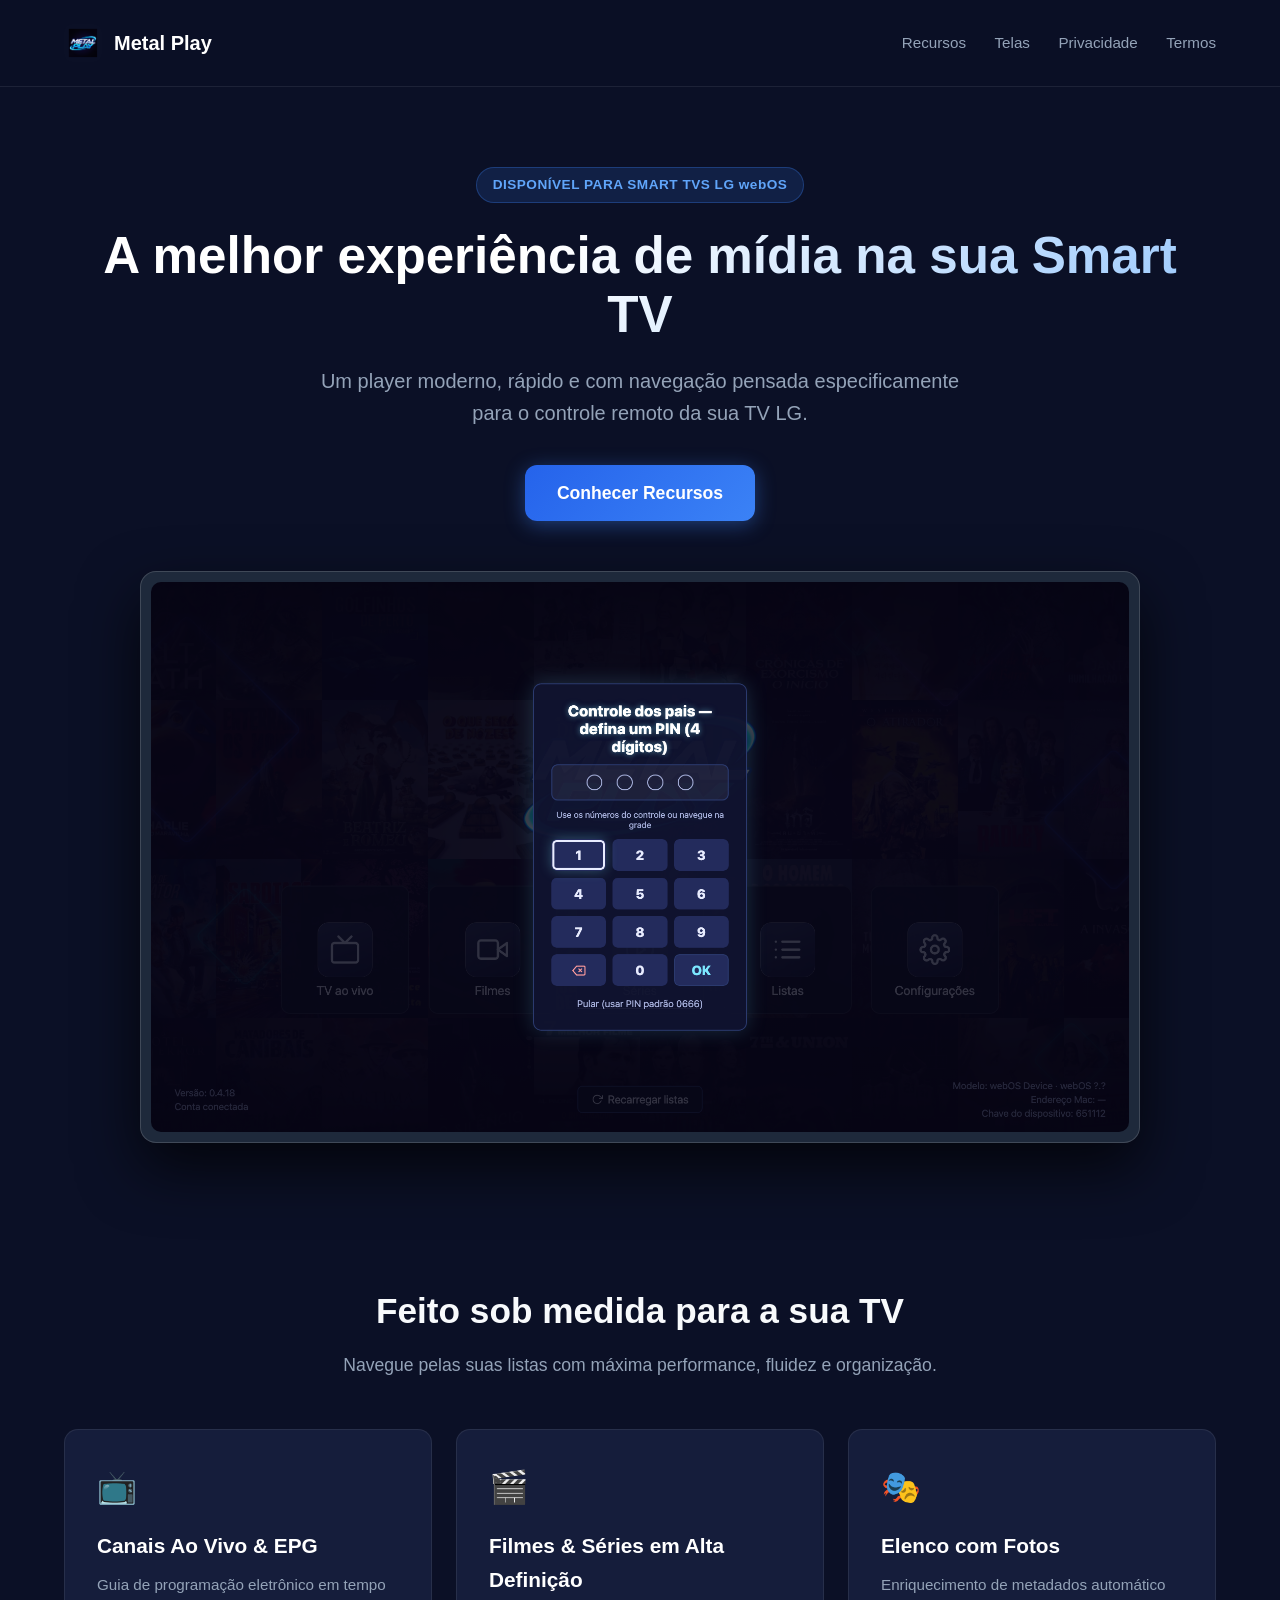
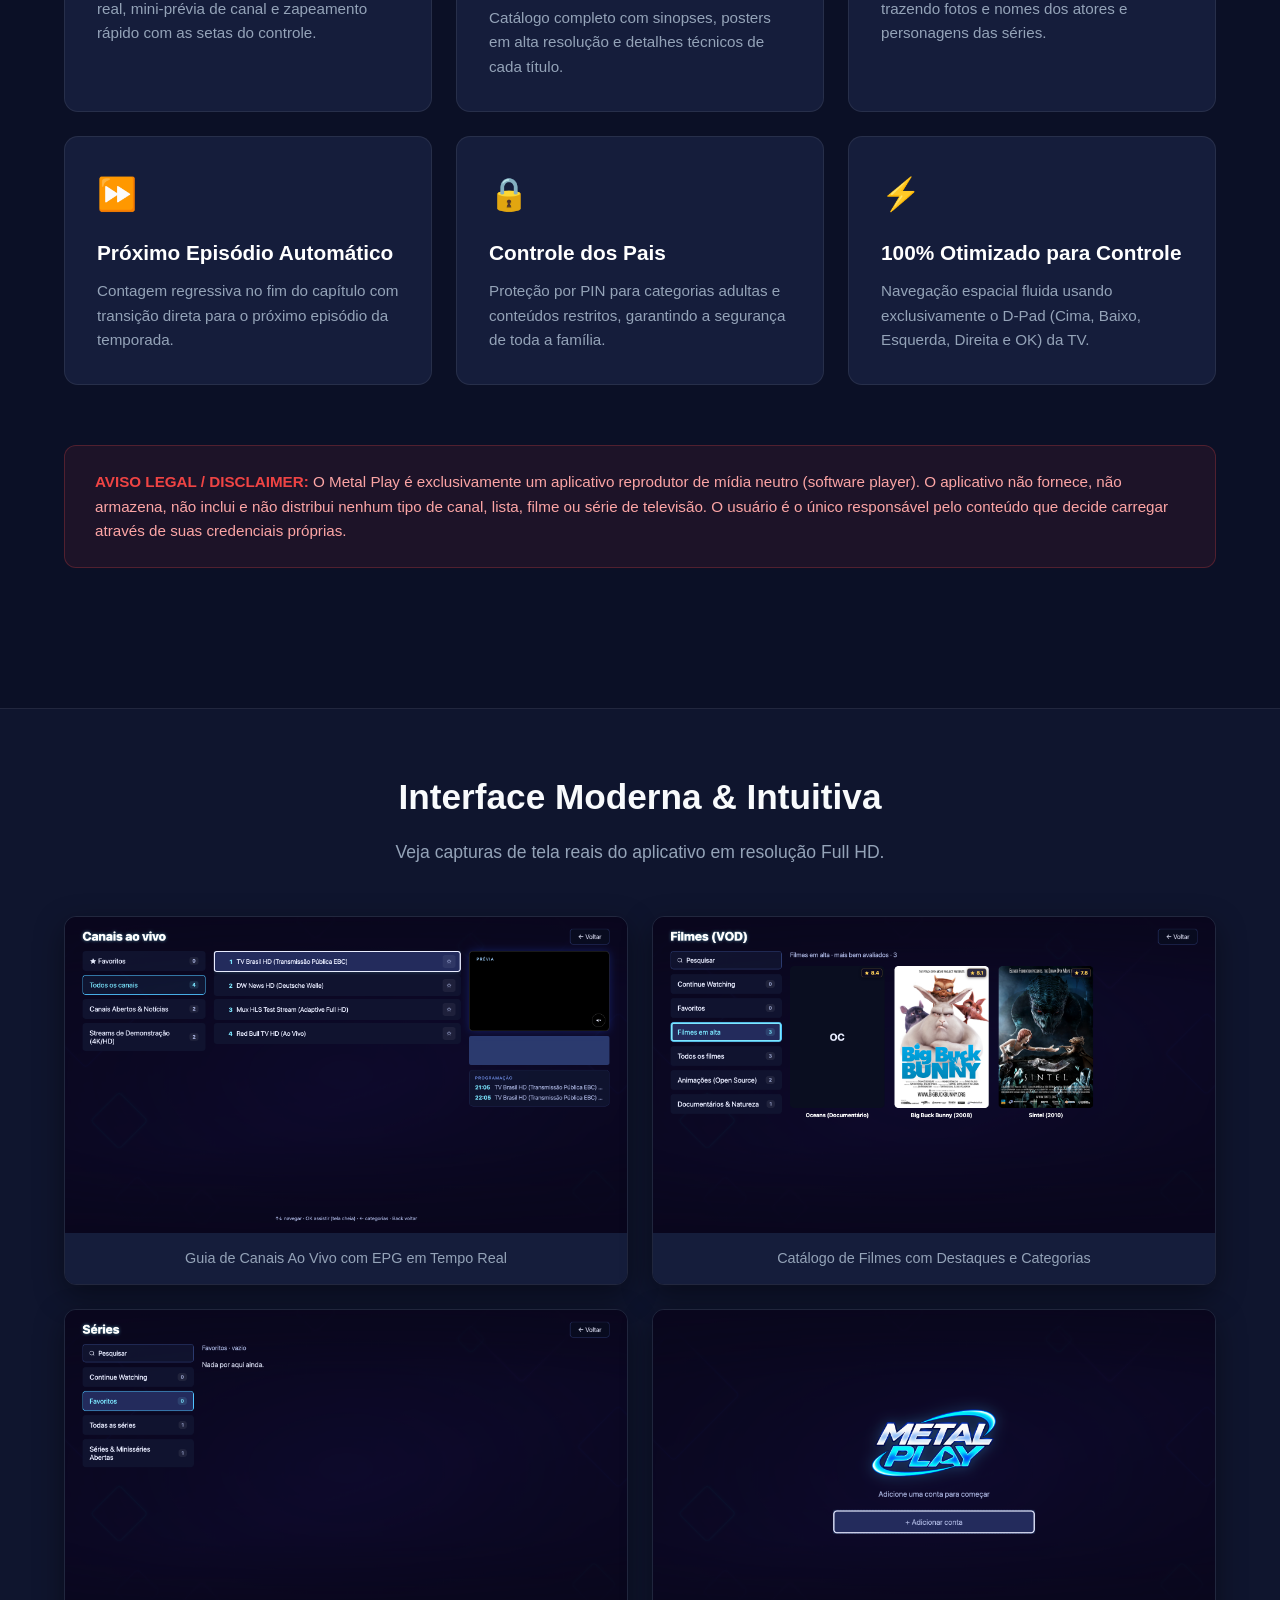
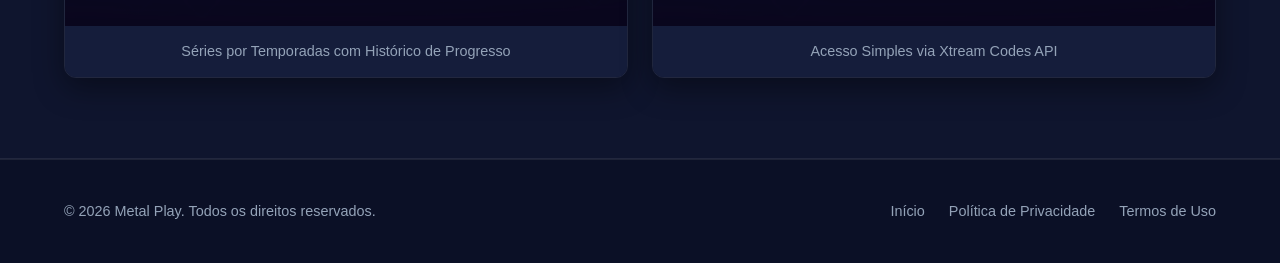
==== index.html @ e5f82354 "feat: initial commit for metalplay official website and policies" ====
<!DOCTYPE html>
<html lang="pt-BR">
<head>
    <meta charset="UTF-8">
    <meta name="viewport" content="width=device-width, initial-scale=1.0">
    <title>Metal Play — Reprodutor de Mídia para LG webOS TV</title>
    <meta name="description" content="Metal Play é um player de mídia moderno, ágil e intuitivo desenvolvido para Smart TVs LG webOS via Xtream Codes API.">
    <link rel="icon" type="image/png" href="img/icon_355x355.png">
    <link rel="stylesheet" href="styles.css">
</head>
<body>

    <!-- Header -->
    <header>
        <div class="container nav-wrap">
            <a href="index.html" class="brand">
                <img src="img/icon_355x355.png" alt="Metal Play">
                <span>Metal Play</span>
            </a>
            <nav>
                <a href="#recursos">Recursos</a>
                <a href="#telas">Telas</a>
                <a href="privacy.html">Privacidade</a>
                <a href="terms.html">Termos</a>
            </nav>
        </div>
    </header>

    <!-- Hero -->
    <section class="hero">
        <div class="container">
            <div class="hero-badge">DISPONÍVEL PARA SMART TVS LG webOS</div>
            <h1>A melhor experiência de mídia na sua Smart TV</h1>
            <p>Um player moderno, rápido e com navegação pensada especificamente para o controle remoto da sua TV LG.</p>
            <a href="#recursos" class="hero-cta">Conhecer Recursos</a>

            <!-- TV Mockup Preview -->
            <div class="tv-frame">
                <img src="img/02_home.png" alt="Metal Play Interface na TV">
            </div>
        </div>
    </section>

    <!-- Recursos -->
    <section class="features" id="recursos">
        <div class="container">
            <div class="section-head">
                <h2>Feito sob medida para a sua TV</h2>
                <p>Navegue pelas suas listas com máxima performance, fluidez e organização.</p>
            </div>

            <div class="features-grid">
                <div class="feature-card">
                    <div class="feat-icon">📺</div>
                    <h3>Canais Ao Vivo & EPG</h3>
                    <p>Guia de programação eletrônico em tempo real, mini-prévia de canal e zapeamento rápido com as setas do controle.</p>
                </div>
                <div class="feature-card">
                    <div class="feat-icon">🎬</div>
                    <h3>Filmes & Séries em Alta Definição</h3>
                    <p>Catálogo completo com sinopses, posters em alta resolução e detalhes técnicos de cada título.</p>
                </div>
                <div class="feature-card">
                    <div class="feat-icon">🎭</div>
                    <h3>Elenco com Fotos</h3>
                    <p>Enriquecimento de metadados automático trazendo fotos e nomes dos atores e personagens das séries.</p>
                </div>
                <div class="feature-card">
                    <div class="feat-icon">⏩</div>
                    <h3>Próximo Episódio Automático</h3>
                    <p>Contagem regressiva no fim do capítulo com transição direta para o próximo episódio da temporada.</p>
                </div>
                <div class="feature-card">
                    <div class="feat-icon">🔒</div>
                    <h3>Controle dos Pais</h3>
                    <p>Proteção por PIN para categorias adultas e conteúdos restritos, garantindo a segurança de toda a família.</p>
                </div>
                <div class="feature-card">
                    <div class="feat-icon">⚡</div>
                    <h3>100% Otimizado para Controle</h3>
                    <p>Navegação espacial fluida usando exclusivamente o D-Pad (Cima, Baixo, Esquerda, Direita e OK) da TV.</p>
                </div>
            </div>

            <!-- Disclaimer de Conformidade -->
            <div class="disclaimer-box">
                <strong>AVISO LEGAL / DISCLAIMER:</strong> O Metal Play é exclusivamente um aplicativo reprodutor de mídia neutro (software player). O aplicativo não fornece, não armazena, não inclui e não distribui nenhum tipo de canal, lista, filme ou série de televisão. O usuário é o único responsável pelo conteúdo que decide carregar através de suas credenciais próprias.
            </div>
        </div>
    </section>

    <!-- Screenshots Gallery -->
    <section class="gallery" id="telas">
        <div class="container">
            <div class="section-head">
                <h2>Interface Moderna & Intuitiva</h2>
                <p>Veja capturas de tela reais do aplicativo em resolução Full HD.</p>
            </div>

            <div class="gallery-grid">
                <div class="gallery-item">
                    <img src="img/03_live.png" alt="Canais Ao Vivo e EPG">
                    <div class="cap">Guia de Canais Ao Vivo com EPG em Tempo Real</div>
                </div>
                <div class="gallery-item">
                    <img src="img/04_vod.png" alt="Catálogo de Filmes">
                    <div class="cap">Catálogo de Filmes com Destaques e Categorias</div>
                </div>
                <div class="gallery-item">
                    <img src="img/05_series.png" alt="Catálogo de Séries">
                    <div class="cap">Séries por Temporadas com Histórico de Progresso</div>
                </div>
                <div class="gallery-item">
                    <img src="img/01_login.png" alt="Tela de Login e Gerenciamento">
                    <div class="cap">Acesso Simples via Xtream Codes API</div>
                </div>
            </div>
        </div>
    </section>

    <!-- Footer -->
    <footer>
        <div class="container footer-wrap">
            <div>
                &copy; 2026 Metal Play. Todos os direitos reservados.
            </div>
            <div class="footer-links">
                <a href="index.html">Início</a>
                <a href="privacy.html">Política de Privacidade</a>
                <a href="terms.html">Termos de Uso</a>
            </div>
        </div>
    </footer>

</body>
</html>
---- styles.css ----
:root {
    --bg-dark: #0b1026;
    --bg-card: #151d3b;
    --bg-card-hover: #1e2952;
    --primary: #3b82f6;
    --primary-glow: rgba(59, 130, 246, 0.4);
    --accent: #60a5fa;
    --text-main: #f8fafc;
    --text-muted: #94a3b8;
    --border: rgba(255, 255, 255, 0.08);
}

* {
    margin: 0;
    padding: 0;
    box-sizing: border-box;
}

body {
    font-family: -apple-system, BlinkMacSystemFont, "Segoe UI", Roboto, Helvetica, Arial, sans-serif;
    background-color: var(--bg-dark);
    color: var(--text-main);
    line-height: 1.6;
    overflow-x: hidden;
}

.container {
    max-width: 1200px;
    margin: 0 auto;
    padding: 0 24px;
}

/* Header & Nav */
header {
    padding: 24px 0;
    border-bottom: 1px solid var(--border);
    background: rgba(11, 16, 38, 0.85);
    backdrop-filter: blur(12px);
    position: sticky;
    top: 0;
    z-index: 100;
}

.nav-wrap {
    display: flex;
    justify-content: space-between;
    align-items: center;
}

.brand {
    display: flex;
    align-items: center;
    gap: 12px;
    text-decoration: none;
    color: #fff;
    font-weight: 700;
    font-size: 1.25rem;
}

.brand img {
    height: 38px;
    width: auto;
    border-radius: 8px;
}

nav a {
    color: var(--text-muted);
    text-decoration: none;
    font-size: 0.95rem;
    font-weight: 500;
    margin-left: 24px;
    transition: color 0.2s;
}

nav a:hover {
    color: var(--text-main);
}

/* Hero Section */
.hero {
    padding: 80px 0 60px;
    text-align: center;
    position: relative;
}

.hero-badge {
    display: inline-block;
    padding: 6px 16px;
    background: rgba(59, 130, 246, 0.15);
    border: 1px solid rgba(59, 130, 246, 0.3);
    border-radius: 30px;
    color: var(--accent);
    font-size: 0.85rem;
    font-weight: 600;
    margin-bottom: 24px;
    letter-spacing: 0.5px;
}

.hero h1 {
    font-size: 3.2rem;
    font-weight: 800;
    line-height: 1.15;
    margin-bottom: 20px;
    background: linear-gradient(135deg, #ffffff 40%, #93c5fd 100%);
    -webkit-background-clip: text;
    -webkit-text-fill-color: transparent;
}

.hero p {
    font-size: 1.25rem;
    color: var(--text-muted);
    max-width: 680px;
    margin: 0 auto 36px;
}

.hero-cta {
    display: inline-flex;
    align-items: center;
    gap: 10px;
    background: linear-gradient(135deg, #2563eb, #3b82f6);
    color: #fff;
    font-size: 1.1rem;
    font-weight: 600;
    padding: 14px 32px;
    border-radius: 12px;
    text-decoration: none;
    box-shadow: 0 4px 20px var(--primary-glow);
    transition: transform 0.2s, box-shadow 0.2s;
}

.hero-cta:hover {
    transform: translateY(-2px);
    box-shadow: 0 6px 28px rgba(59, 130, 246, 0.6);
}

/* App TV Mockup Preview */
.tv-frame {
    margin: 50px auto 0;
    max-width: 1000px;
    border-radius: 16px;
    padding: 10px;
    background: #1e293b;
    border: 1px solid rgba(255, 255, 255, 0.15);
    box-shadow: 0 25px 60px rgba(0, 0, 0, 0.7);
}

.tv-frame img {
    width: 100%;
    height: auto;
    display: block;
    border-radius: 10px;
}

/* Features Grid */
.features {
    padding: 80px 0;
}

.section-head {
    text-align: center;
    margin-bottom: 50px;
}

.section-head h2 {
    font-size: 2.2rem;
    font-weight: 700;
    margin-bottom: 12px;
}

.section-head p {
    color: var(--text-muted);
    font-size: 1.1rem;
}

.features-grid {
    display: grid;
    grid-template-columns: repeat(auto-fit, minmax(320px, 1fr));
    gap: 24px;
}

.feature-card {
    background: var(--bg-card);
    border: 1px solid var(--border);
    border-radius: 14px;
    padding: 32px;
    transition: transform 0.2s, background 0.2s;
}

.feature-card:hover {
    background: var(--bg-card-hover);
    transform: translateY(-4px);
}

.feat-icon {
    font-size: 2rem;
    margin-bottom: 16px;
}

.feature-card h3 {
    font-size: 1.3rem;
    margin-bottom: 10px;
    color: #fff;
}

.feature-card p {
    color: var(--text-muted);
    font-size: 0.95rem;
}

/* Gallery Section */
.gallery {
    padding: 60px 0 80px;
    background: rgba(21, 29, 59, 0.4);
    border-top: 1px solid var(--border);
    border-bottom: 1px solid var(--border);
}

.gallery-grid {
    display: grid;
    grid-template-columns: repeat(auto-fit, minmax(400px, 1fr));
    gap: 24px;
    margin-top: 40px;
}

.gallery-item {
    border-radius: 12px;
    overflow: hidden;
    border: 1px solid var(--border);
    box-shadow: 0 10px 30px rgba(0,0,0,0.4);
    transition: transform 0.2s;
}

.gallery-item:hover {
    transform: scale(1.02);
}

.gallery-item img {
    width: 100%;
    height: auto;
    display: block;
}

.gallery-item .cap {
    padding: 14px;
    background: var(--bg-card);
    font-size: 0.9rem;
    color: var(--text-muted);
    text-align: center;
}

/* Disclaimer Banner */
.disclaimer-box {
    margin: 60px 0;
    padding: 24px 30px;
    background: rgba(239, 68, 68, 0.08);
    border: 1px solid rgba(239, 68, 68, 0.25);
    border-radius: 12px;
    color: #fca5a5;
    font-size: 0.95rem;
    line-height: 1.6;
}

.disclaimer-box strong {
    color: #ef4444;
}

/* Policy Content Pages */
.policy-page {
    padding: 60px 0 100px;
    max-width: 860px;
    margin: 0 auto;
}

.policy-card {
    background: var(--bg-card);
    border: 1px solid var(--border);
    border-radius: 16px;
    padding: 48px;
    box-shadow: 0 10px 40px rgba(0,0,0,0.3);
}

.policy-card h1 {
    font-size: 2.2rem;
    margin-bottom: 12px;
    color: #fff;
    border-bottom: 2px solid var(--primary);
    padding-bottom: 16px;
}

.policy-card .meta {
    color: var(--text-muted);
    font-size: 0.9rem;
    margin-bottom: 32px;
}

.policy-card h2 {
    font-size: 1.4rem;
    color: var(--accent);
    margin: 32px 0 14px;
}

.policy-card p, .policy-card li {
    color: #cbd5e1;
    margin-bottom: 14px;
}

.policy-card ul {
    padding-left: 24px;
    margin-bottom: 20px;
}

/* Footer */
footer {
    padding: 40px 0;
    border-top: 1px solid var(--border);
    color: var(--text-muted);
    font-size: 0.9rem;
}

.footer-wrap {
    display: flex;
    justify-content: space-between;
    align-items: center;
    flex-wrap: wrap;
    gap: 20px;
}

.footer-links a {
    color: var(--text-muted);
    text-decoration: none;
    margin-left: 20px;
    transition: color 0.2s;
}

.footer-links a:hover {
    color: #fff;
}

@media (max-width: 768px) {
    .hero h1 { font-size: 2.2rem; }
    .hero p { font-size: 1.05rem; }
    .gallery-grid { grid-template-columns: 1fr; }
    .policy-card { padding: 24px; }
}
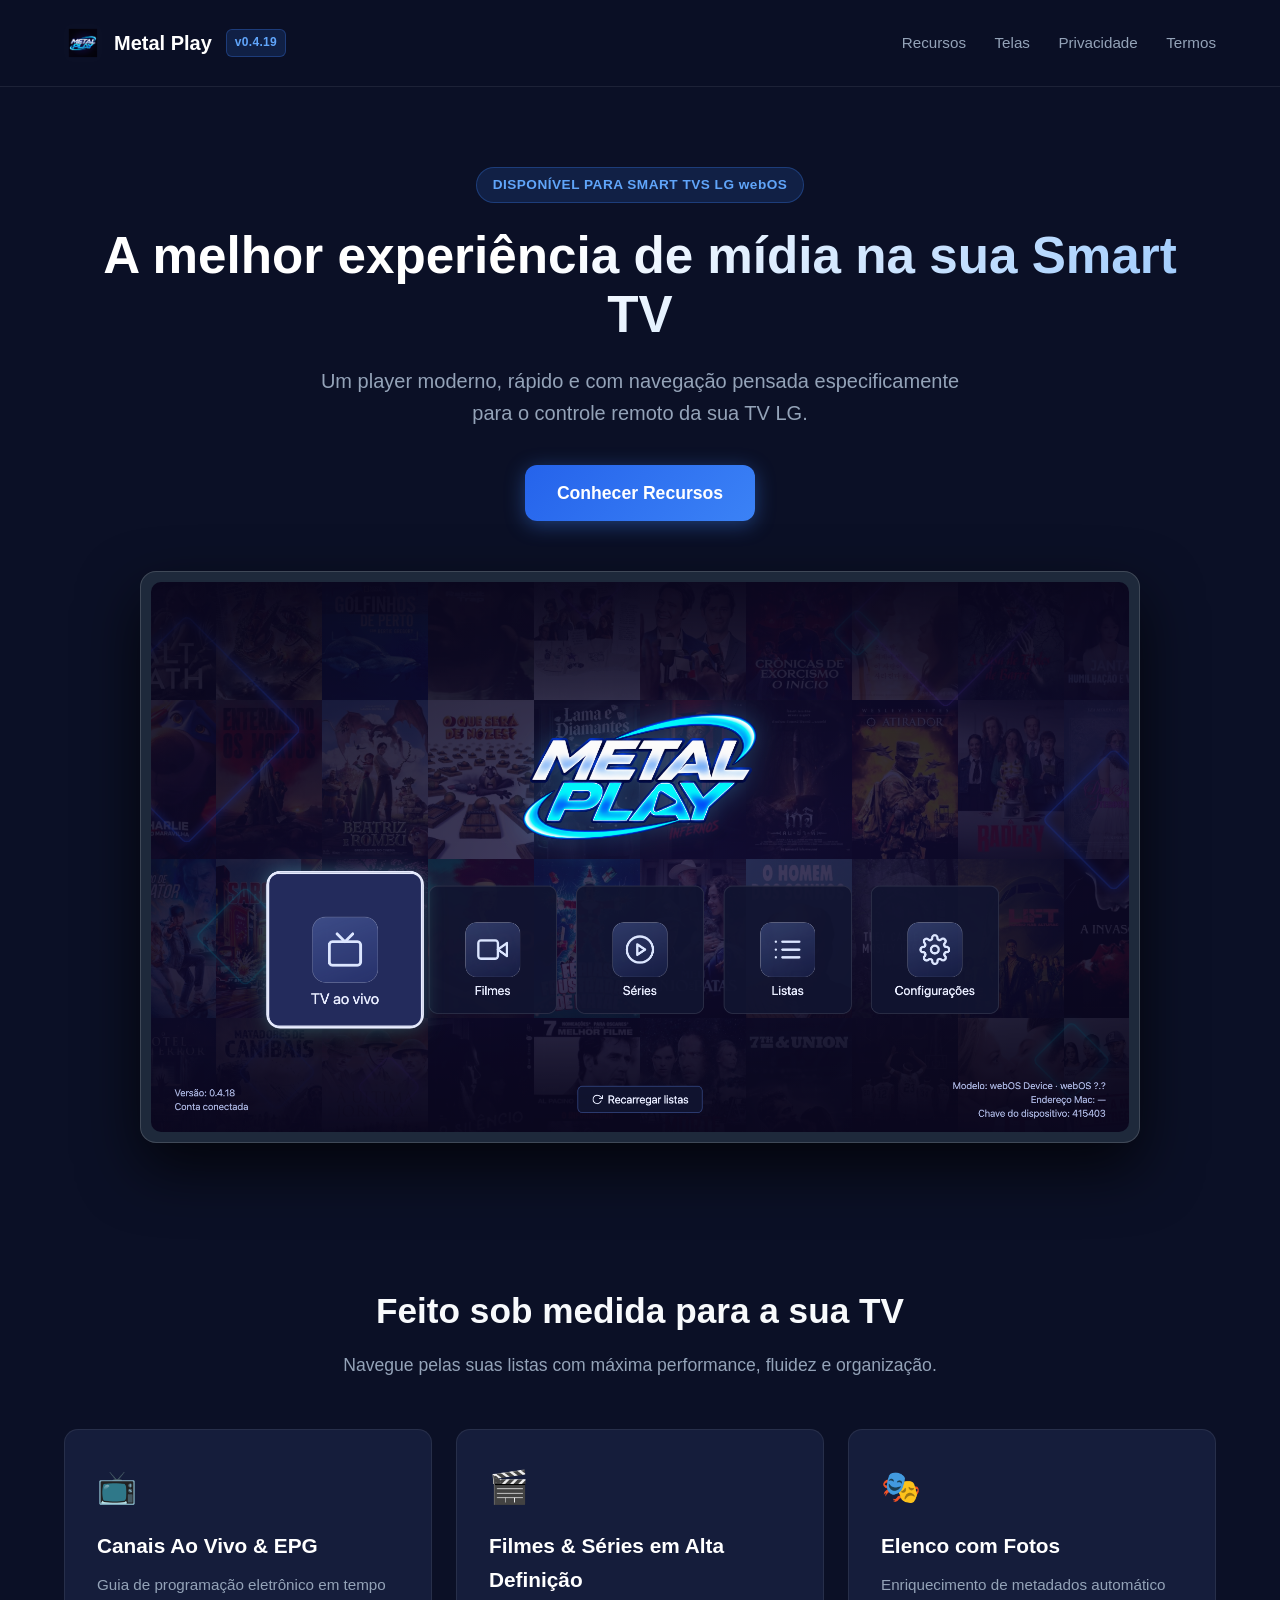
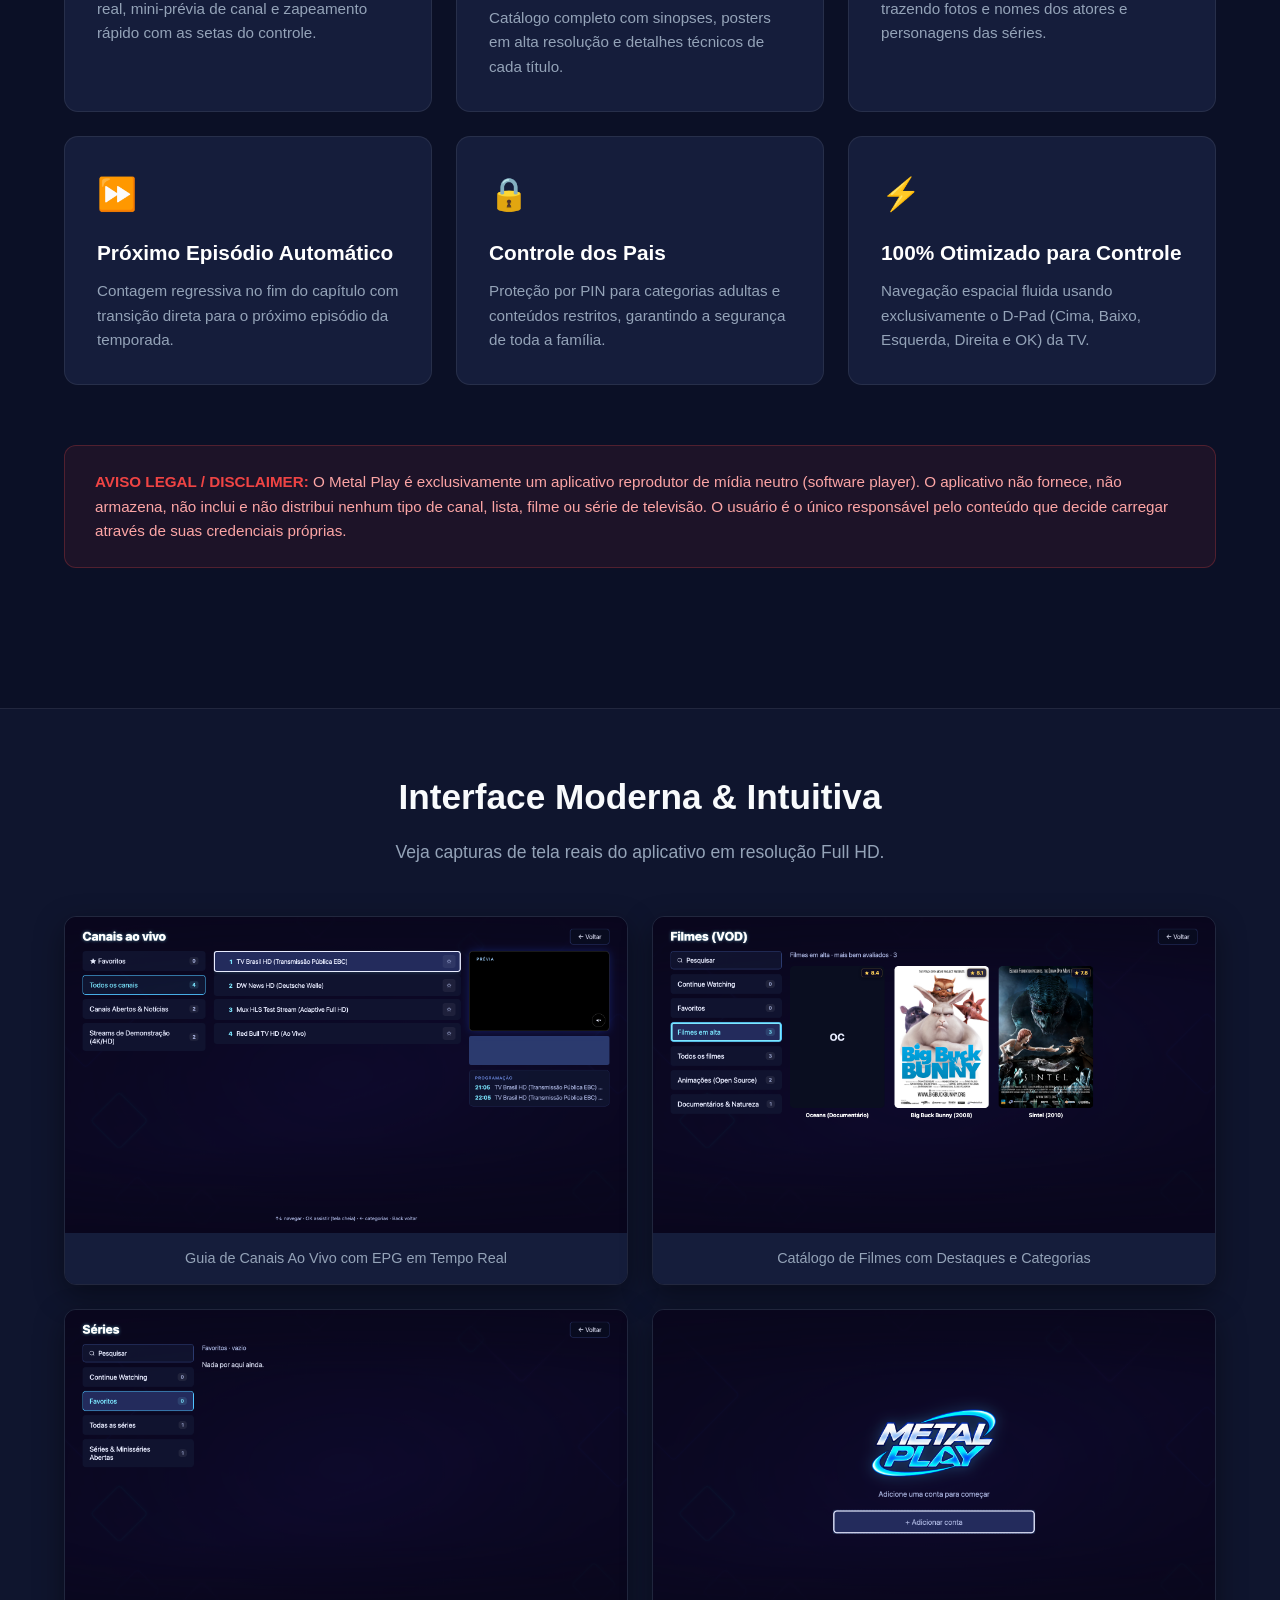
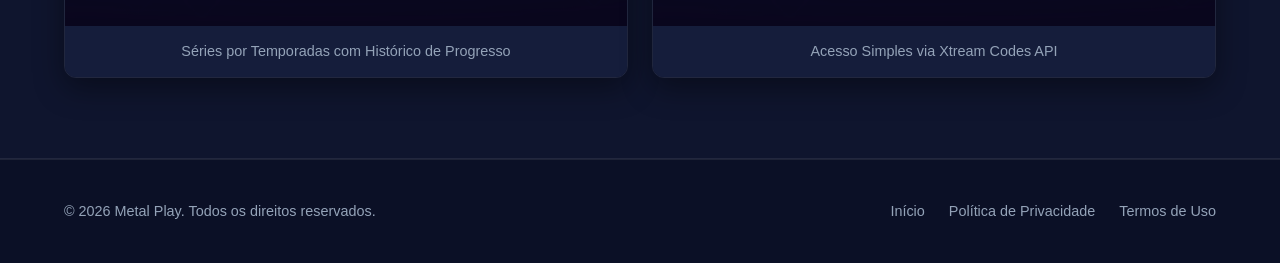
==== commit 7082641f: "feat: add v0.4.19 version badge in header" ====
--- a/index.html
+++ b/index.html
@@ -16,6 +16,7 @@
             <a href="index.html" class="brand">
                 <img src="img/icon_355x355.png" alt="Metal Play">
                 <span>Metal Play</span>
+                <span class="version-tag">v0.4.19</span>
             </a>
             <nav>
                 <a href="#recursos">Recursos</a>
--- a/styles.css
+++ b/styles.css
@@ -55,6 +55,19 @@
     color: #fff;
     font-weight: 700;
     font-size: 1.25rem;
+}
+
+.version-tag {
+    font-size: 0.75rem;
+    font-weight: 600;
+    padding: 3px 8px;
+    background: rgba(59, 130, 246, 0.15);
+    border: 1px solid rgba(59, 130, 246, 0.3);
+    border-radius: 6px;
+    color: #60a5fa;
+    letter-spacing: 0.3px;
+    margin-left: 2px;
+    text-transform: lowercase;
 }
 
 .brand img {
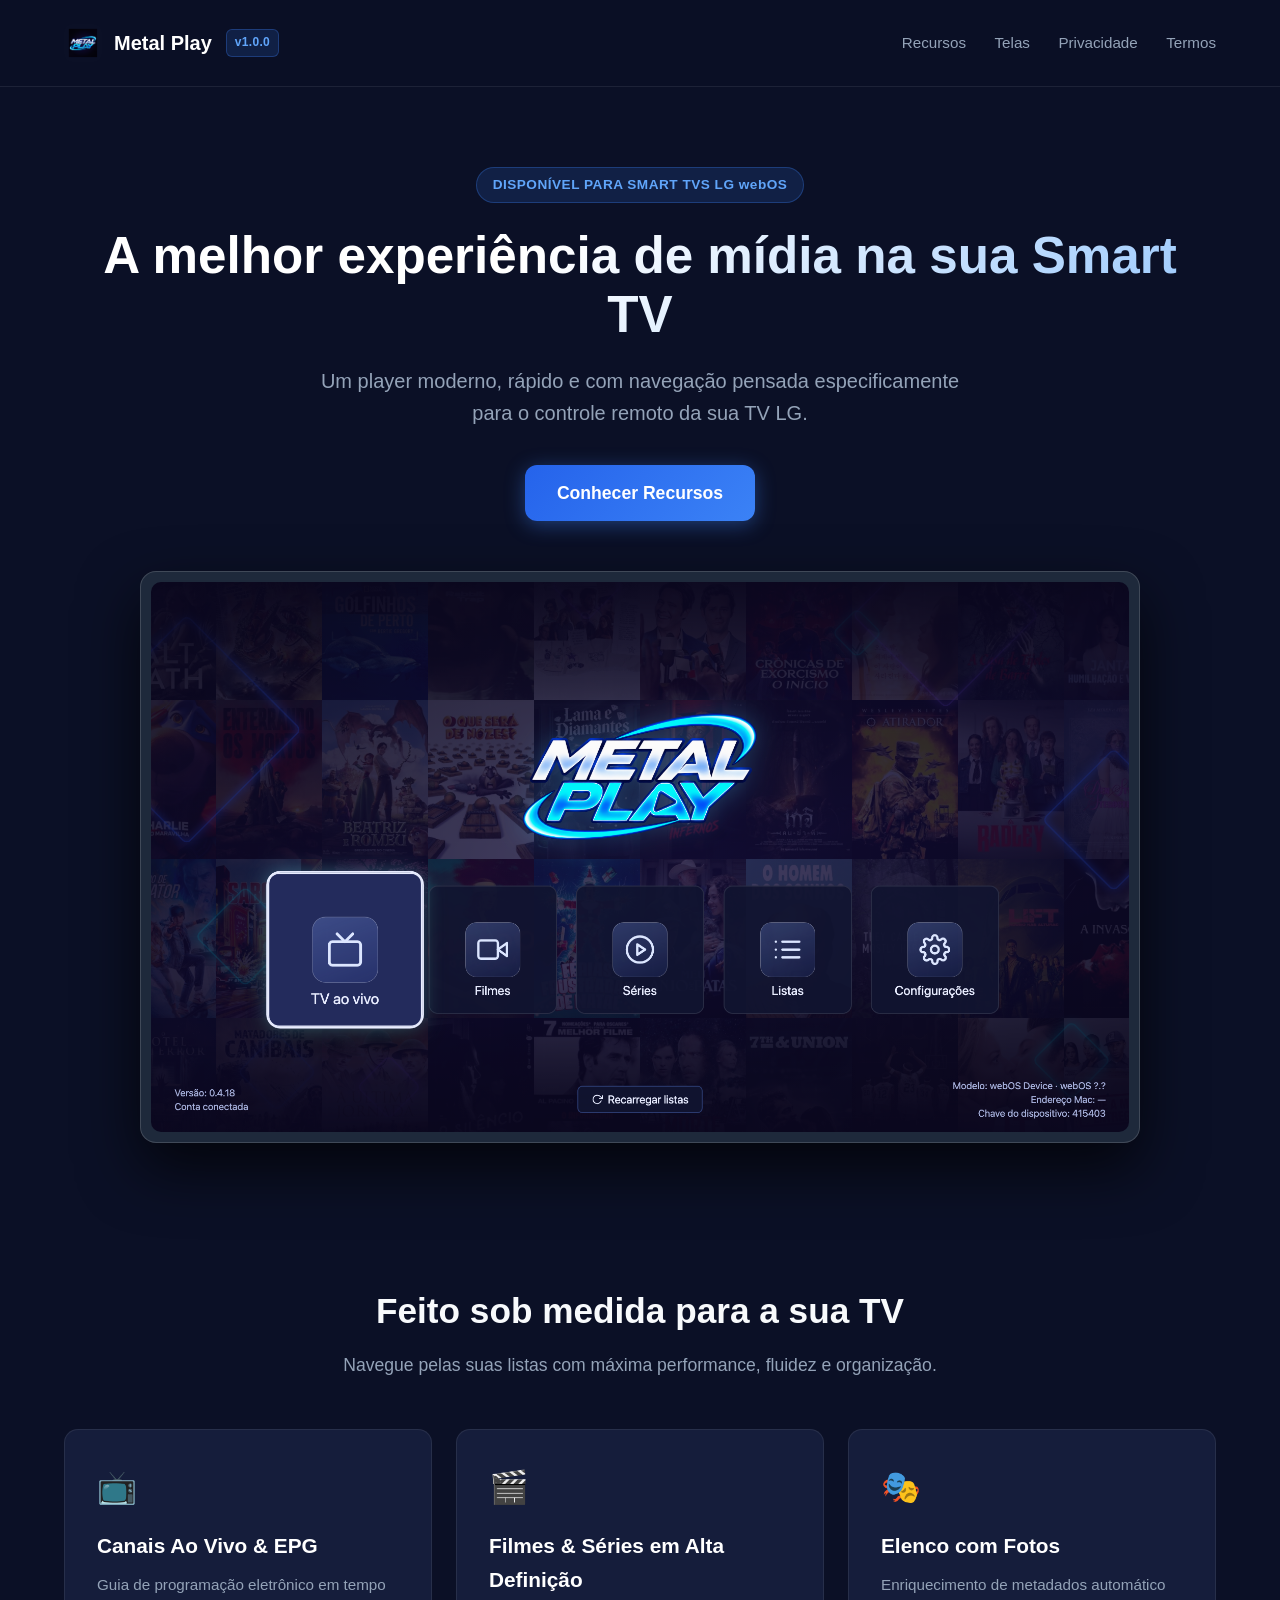
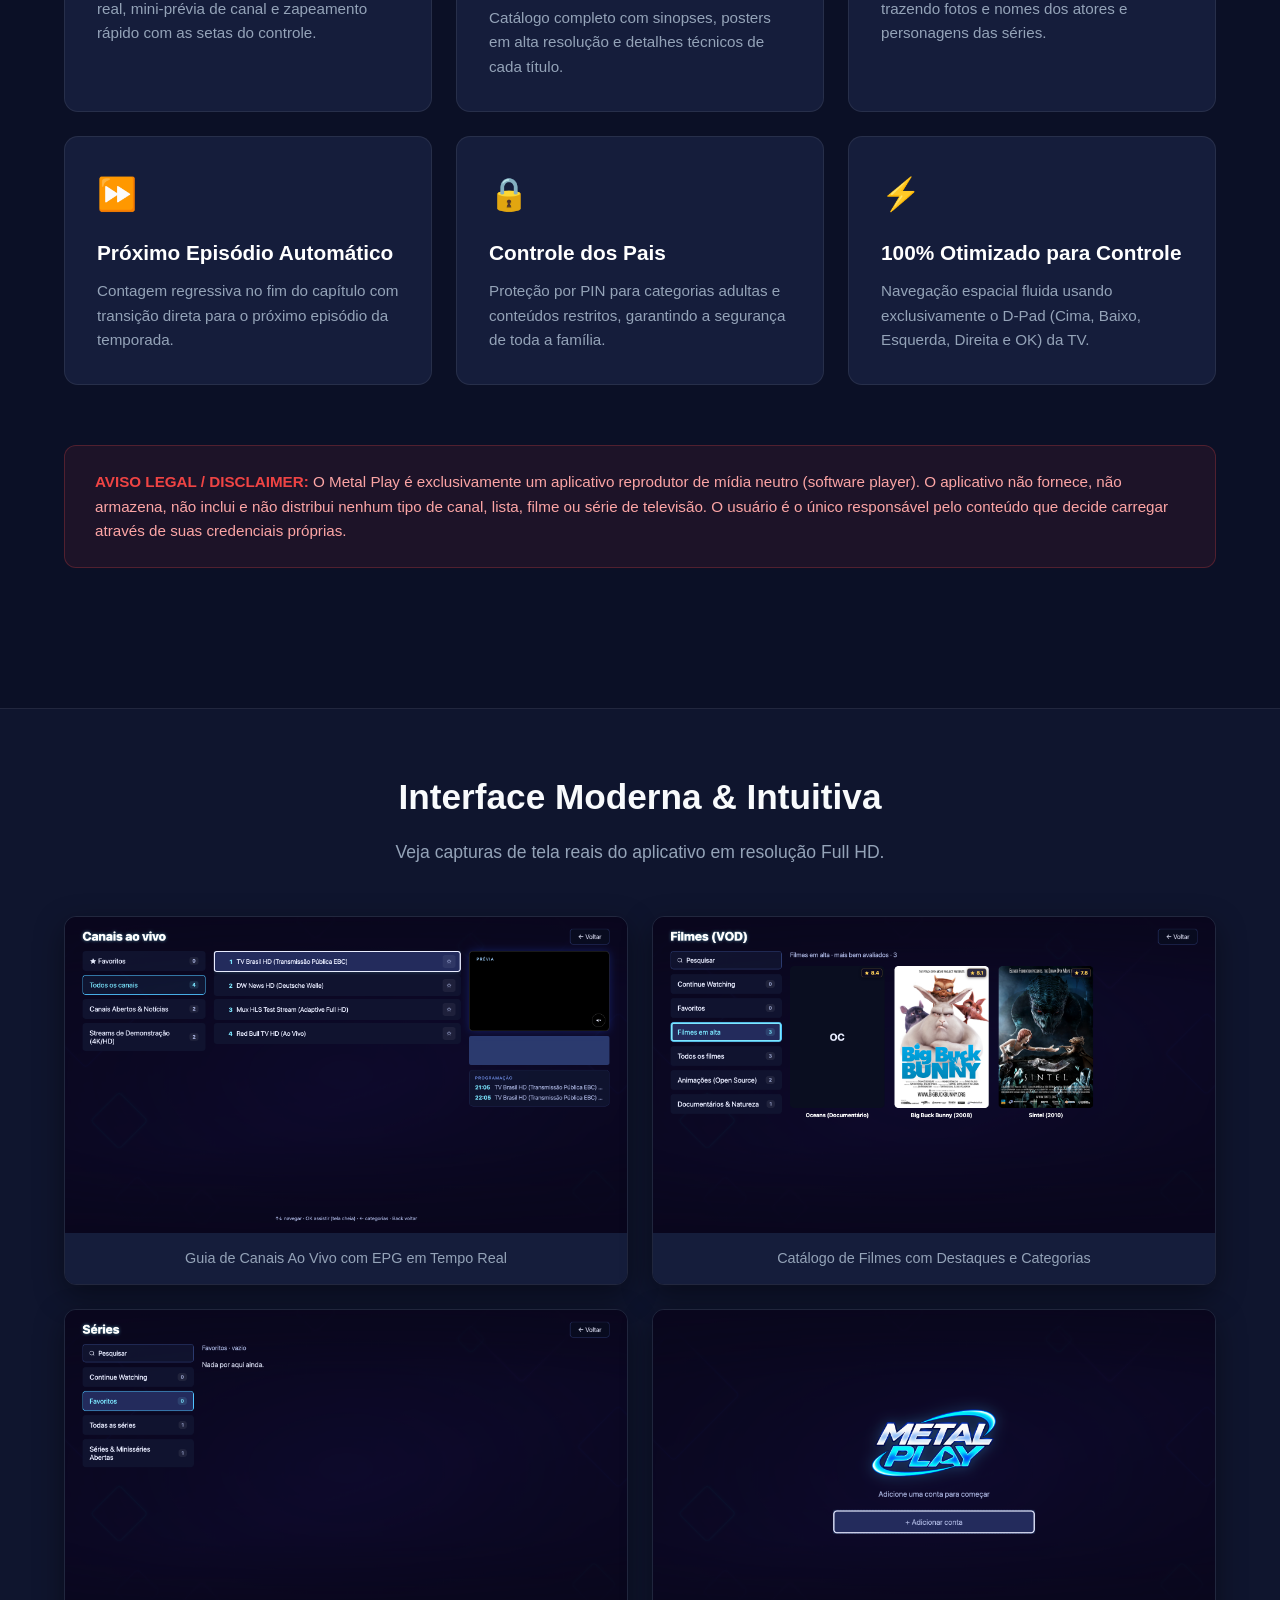
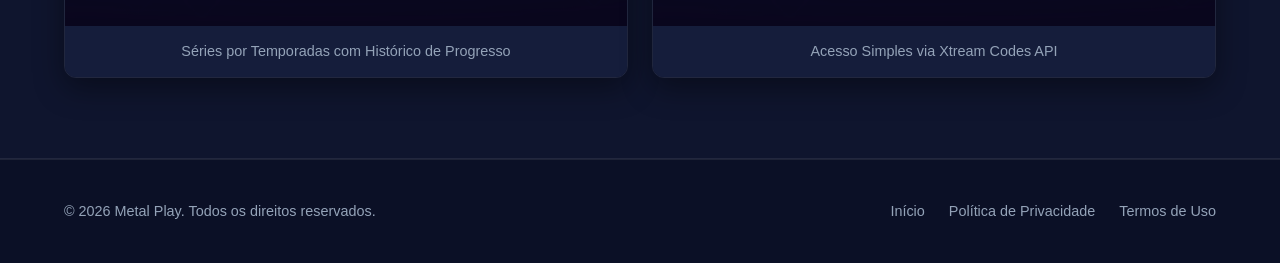
==== commit bbed97e6: "v1.0.0: atualiza badge da versao" ====
--- a/index.html
+++ b/index.html
@@ -16,7 +16,7 @@
             <a href="index.html" class="brand">
                 <img src="img/icon_355x355.png" alt="Metal Play">
                 <span>Metal Play</span>
-                <span class="version-tag">v0.4.19</span>
+                <span class="version-tag">v1.0.0</span>
             </a>
             <nav>
                 <a href="#recursos">Recursos</a>
